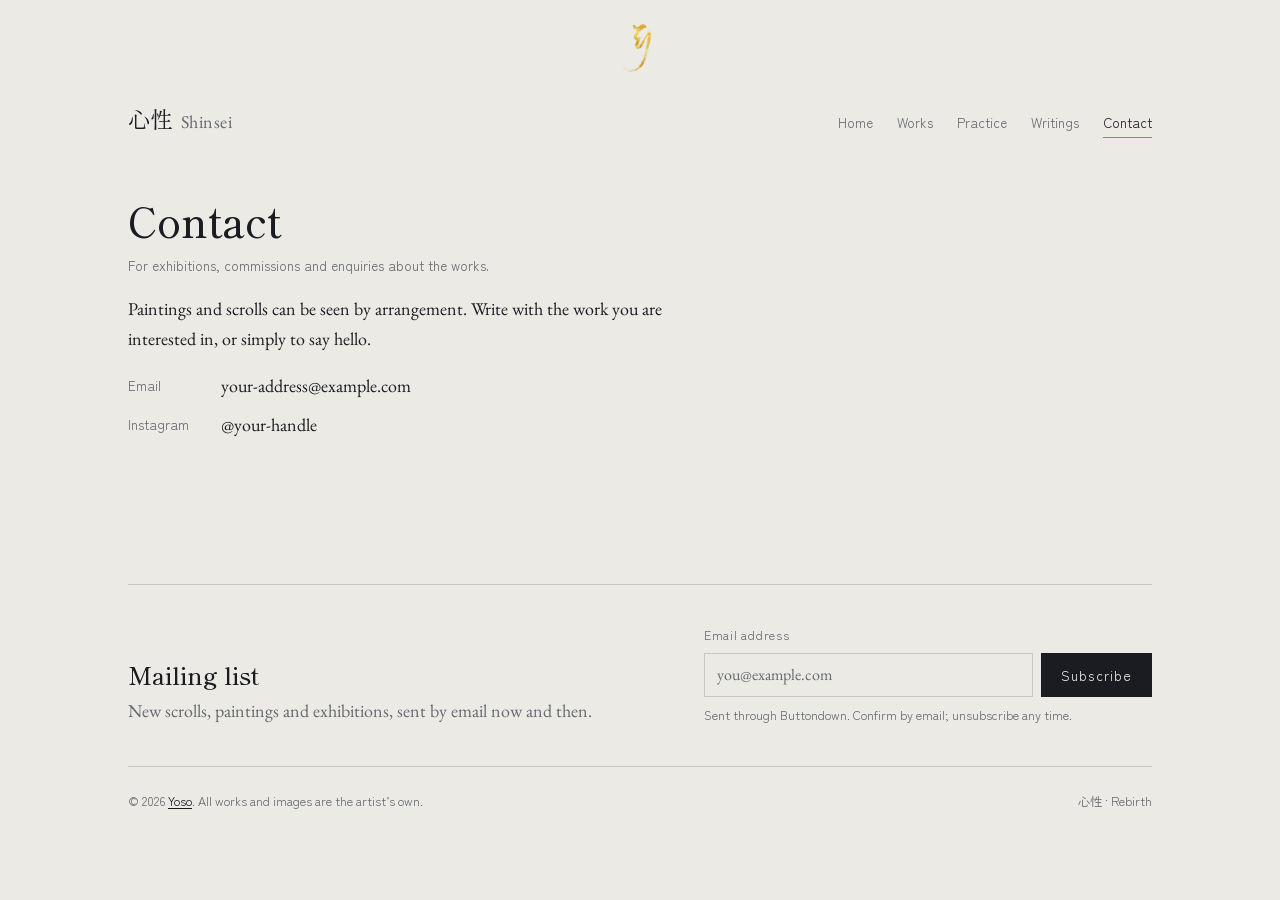
==== contact.html @ 1a580b65 "Family mark: gold kanji centred at the top of every page, linking to the hub Co-Authored-By: Claude " ====
<!doctype html>
<html lang="en">
<head>
<meta charset="utf-8">
<meta name="viewport" content="width=device-width, initial-scale=1, viewport-fit=cover">
<title>Contact · Shinsei 心性</title>
<meta name="claude:viewport-fit-sides" content="cover">
<meta name="description" content="Shinsei 心性: sumi-e paintings and hanging scrolls by Yoso, made as a trace of meditation practice.">
<meta property="og:title" content="Contact · Shinsei 心性">
<meta property="og:description" content="Shinsei 心性: sumi-e paintings and hanging scrolls by Yoso, made as a trace of meditation practice.">
<link rel="icon" href="assets/favicon.svg" type="image/svg+xml">
<link rel="preconnect" href="https://fonts.googleapis.com">
<link rel="preconnect" href="https://fonts.gstatic.com" crossorigin>
<link rel="stylesheet" href="https://fonts.googleapis.com/css2?family=EB+Garamond:ital,wght@0,400;0,500;1,400&family=Shippori+Mincho+B1:wght@500;600&family=Zen+Kaku+Gothic+New:wght@400&display=swap">
<link rel="stylesheet" href="assets/site.css">
</head>
<body>
<div class="page">
<a class="family-mark" href="https://hub.yoso.one"><img src="images/yoso-mark.png" alt="Yoso" width="48" height="48"></a>
<header class="site-header">
  <a class="mark" href="index.html">心性<span>Shinsei</span></a>
  <nav class="site-nav" aria-label="Main">
<a href="index.html">Home</a>
<a href="works.html">Works</a>
<a href="practice.html">Practice</a>
<a href="writings.html">Writings</a>
<a href="contact.html" aria-current="page">Contact</a>
  </nav>
</header>
<main>

<article class="prose">
  <h1 class="page-title">Contact</h1>
  <p class="page-sub">For exhibitions, commissions and enquiries about the works.</p>
  <p>Paintings and scrolls can be seen by arrangement. Write with the work you are interested in, or simply to say hello.</p>
  <dl class="contact-list">
    <!-- Replace the two lines below with your real details. -->
    <dt>Email</dt><dd>your-address@example.com</dd>
    <dt>Instagram</dt><dd>@your-handle</dd>
  </dl>
</article>

</main>
<!-- Mailing list: one Buttondown list for all Yoso sites; the hidden tag records that the sign-up came from Shinsei. -->
<section class="mailing-list" aria-labelledby="list-h">
  <div>
    <h2 id="list-h">Mailing list</h2>
    <p>New scrolls, paintings and exhibitions, sent by email now and then.</p>
  </div>
  <form action="https://buttondown.com/api/emails/embed-subscribe/yoso" method="post" target="_blank">
    <label for="list-email">Email address</label>
    <div class="list-row">
      <input id="list-email" name="email" type="email" autocomplete="email" placeholder="you@example.com" required>
      <button type="submit">Subscribe</button>
    </div>
    <input type="hidden" name="tag" value="shinsei">
    <input type="hidden" name="embed" value="1">
    <p class="list-note">Sent through Buttondown. Confirm by email; unsubscribe any time.</p>
  </form>
</section>
<footer class="site-footer">
  <p>&copy; 2026 <a class="hub-link" href="https://hub.yoso.one">Yoso</a>. All works and images are the artist&rsquo;s own.</p>
  <p>心性 &middot; Rebirth</p>
</footer>
</div>

</body>
</html>
---- assets/site.css ----
/* Shinsei 心性 — site styles
   Layout: one narrow reading column on washi, set off-centre; the home page
   opens with 心性 hung vertically like a scroll, with a single gold line beside it. */

:root {
  /* Light: sumi on washi. Gold appears only as a single line. */
  --washi: #ebeae5;        /* page ground, cool kōzo white */
  --washi-deep: #e1e0da;   /* image mounts, placeholders */
  --sumi: #1b1c21;         /* text, blue-black seiboku */
  --usuzumi: #66686f;      /* secondary text */
  --usuzumi-faint: #c8c8c2;/* rules */
  --kon: #24304d;          /* indigo, links */
  --kin: #a9873a;          /* gold line */

  --font-display: "Shippori Mincho B1", "Hiragino Mincho ProN", "Yu Mincho", serif;
  --font-body: "EB Garamond", "Garamond", "Times New Roman", serif;
  --font-small: "Zen Kaku Gothic New", "Hiragino Sans", "Yu Gothic", system-ui, sans-serif;

  --step--1: 0.84rem;
  --step-0: 1.125rem;
  --step-1: 1.4rem;
  --step-2: 1.9rem;
  --step-3: 2.6rem;

  --measure: 36rem;
  --gutter-l: max(16px, env(safe-area-inset-left, 0px));
  --gutter-r: max(16px, env(safe-area-inset-right, 0px));
  color-scheme: light;
}

/* Dark: konshi kindei — gold on indigo night. */
@media (prefers-color-scheme: dark) {
  :root:not([data-theme="light"]) {
    --washi: #131a2b; --washi-deep: #1a2236; --sumi: #e5e1d5; --usuzumi: #9aa0ad;
    --usuzumi-faint: #2d3651; --kon: #c9b27a; --kin: #c9a55a; color-scheme: dark;
  }
}
:root[data-theme="dark"] {
  --washi: #131a2b; --washi-deep: #1a2236; --sumi: #e5e1d5; --usuzumi: #9aa0ad;
  --usuzumi-faint: #2d3651; --kon: #c9b27a; --kin: #c9a55a; color-scheme: dark;
}

*, *::before, *::after { box-sizing: border-box; }

html { -webkit-text-size-adjust: 100%; }

body {
  margin: 0;
  background: var(--washi);
  color: var(--sumi);
  font-family: var(--font-body);
  font-size: var(--step-0);
  line-height: 1.65;
  padding-left: var(--gutter-l);
  padding-right: var(--gutter-r);
}

img { max-width: 100%; height: auto; display: block; }

a { color: var(--kon); text-decoration-thickness: 1px; text-underline-offset: 0.2em; }
a:hover { text-decoration-color: var(--kin); }
:focus-visible { outline: 2px solid var(--kin); outline-offset: 3px; }

h1, h2, h3 { font-family: var(--font-display); font-weight: 500; line-height: 1.25; text-wrap: balance; margin: 0; }

.page { max-width: 64rem; margin: 0 auto; }

/* Header */
.site-header {
  display: flex; flex-wrap: wrap; align-items: baseline; justify-content: space-between;
  gap: 0.75rem 2rem; padding-block: 1.75rem 0;
}
.mark { font-family: var(--font-display); font-size: var(--step-1); color: var(--sumi); text-decoration: none; letter-spacing: 0.02em; }
.mark span { font-family: var(--font-body); font-size: var(--step-0); color: var(--usuzumi); margin-left: 0.5rem; }
.site-nav { display: flex; flex-wrap: wrap; gap: 0.4rem 1.5rem; font-family: var(--font-small); font-size: var(--step--1); }
.site-nav a { color: var(--usuzumi); text-decoration: none; padding-block: 0.25rem; }
.site-nav a:hover, .site-nav a[aria-current="page"] { color: var(--sumi); }
.site-nav a[aria-current="page"] { border-bottom: 1px solid var(--kin); }

main { padding-block: 3.5rem 5rem; }

/* Home hero: the scroll */
.hero {
  display: grid;
  grid-template-columns: auto 1px minmax(0, var(--measure));
  gap: clamp(1.25rem, 5vw, 4rem);
  align-items: start;
  padding-left: clamp(0rem, 6vw, 5rem);
}
.hero-kanji {
  display: flex; flex-direction: column; gap: 0.12em;
  font-family: var(--font-display);
  font-weight: 600;
  font-size: clamp(5rem, 15vw, 10.5rem);
  line-height: 1;
  margin: 0;
  color: var(--sumi);
}
.kindei {
  width: 1px; align-self: stretch; background: var(--kin);
  transform-origin: top; animation: draw 2.4s cubic-bezier(.4,0,.2,1) both;
}
@keyframes draw { from { transform: scaleY(0); } to { transform: scaleY(1); } }
@media (prefers-reduced-motion: reduce) { .kindei { animation: none; } }

.hero-text { padding-top: 0.5rem; min-width: 0; }
.hero-text h1 { font-size: var(--step-3); margin-bottom: 1.25rem; }
.essence { font-style: italic; font-size: var(--step-1); line-height: 1.45; color: var(--sumi); margin: 0 0 1.5rem; }
.hero-text p { margin: 0 0 1rem; }
.hero-links { display: flex; flex-wrap: wrap; gap: 0.5rem 1.75rem; margin-top: 1.75rem; font-family: var(--font-small); font-size: var(--step--1); }

@media (max-width: 560px) {
  .hero { grid-template-columns: auto 1px minmax(0, 1fr); padding-left: 0; gap: 1rem; }
  .hero-kanji { font-size: 4.5rem; }
  .hero-text h1 { font-size: var(--step-2); }
  .essence { font-size: 1.2rem; }
}

/* Sections */
.section { margin-top: 5rem; }
.section-head { display: flex; flex-wrap: wrap; align-items: baseline; justify-content: space-between; gap: 0.5rem 2rem; margin-bottom: 1.75rem; border-top: 1px solid var(--usuzumi-faint); padding-top: 1rem; }
.section-head h2 { font-size: var(--step-2); }
.section-head h2 .ja { font-size: var(--step-0); color: var(--usuzumi); margin-left: 0.6rem; font-weight: 400; }
.section-head p { margin: 0; color: var(--usuzumi); font-size: var(--step--1); font-family: var(--font-small); }

.prose { max-width: var(--measure); }
.prose p { margin: 0 0 1.1rem; }
.prose h2 { font-size: var(--step-2); margin: 3rem 0 1rem; }
.prose h3 { font-size: var(--step-1); margin: 2.25rem 0 0.75rem; }
.page-title { font-size: var(--step-3); margin-bottom: 0.5rem; }
.page-sub { color: var(--usuzumi); font-family: var(--font-small); font-size: var(--step--1); margin: 0 0 3rem; }
.lede { font-size: var(--step-1); line-height: 1.5; font-style: italic; }

/* Works */
.works { display: grid; gap: 2.5rem 1.75rem; align-items: end; }
.works--scrolls { grid-template-columns: repeat(auto-fill, minmax(min(100%, 9.5rem), 1fr)); }
.works--paintings { grid-template-columns: repeat(auto-fill, minmax(min(100%, 15rem), 1fr)); }
.work { margin: 0; min-width: 0; }
.work button {
  all: unset; display: block; width: 100%; cursor: zoom-in;
}
.work button:focus-visible { outline: 2px solid var(--kin); outline-offset: 4px; }
.work-frame { background: var(--washi-deep); max-width: 100%; display: grid; place-items: center; overflow: hidden; }
.work-frame img { width: 100%; height: 100%; object-fit: cover; }
.placeholder { display: flex; flex-direction: column; line-height: 1.1; font-family: var(--font-display); color: var(--usuzumi); font-size: 1.5rem; opacity: 0.55; }

/* Home: one row at a fixed height, widths follow each work's proportions */
.works-row { display: flex; flex-wrap: wrap; align-items: flex-end; gap: 2.5rem 2rem; }
.works-row .work { flex: 0 1 auto; max-width: 100%; }
.works-row .work-frame { height: clamp(15rem, 34vw, 24rem); width: auto; }
.work figcaption { margin-top: 0.75rem; display: grid; gap: 0.1rem; }
.work-title { font-family: var(--font-display); font-size: 1.02rem; }
.work-meta { font-family: var(--font-small); font-size: 0.78rem; color: var(--usuzumi); line-height: 1.5; }

/* Viewer */
.viewer {
  border: 0; padding: 0; margin: 0; width: 100%; max-width: 100%; height: 100%; max-height: 100%;
  background: var(--washi); color: var(--sumi);
}
.viewer::backdrop { background: var(--washi); }
.viewer-inner {
  display: grid; grid-template-rows: auto 1fr auto; height: 100%; gap: 1rem;
  padding: calc(1rem + env(safe-area-inset-top, 0px)) var(--gutter-r) calc(1.25rem + env(safe-area-inset-bottom, 0px)) var(--gutter-l);
}
.viewer-close {
  justify-self: end; font-family: var(--font-small); font-size: var(--step--1);
  background: none; border: 1px solid var(--usuzumi-faint); color: var(--sumi); padding: 0.4rem 0.9rem; cursor: pointer;
}
.viewer-stage { min-height: 0; display: grid; place-items: center; }
.viewer-stage img { max-height: 100%; width: auto; max-width: 100%; object-fit: contain; }
.viewer-stage .work-frame { height: 100%; max-height: 70vh; }
.viewer-caption { text-align: center; }
.viewer-caption .work-title { font-size: var(--step-1); }
.viewer-caption p { margin: 0.35rem auto 0; max-width: var(--measure); font-size: 1rem; color: var(--usuzumi); }

/* Writings list */
.writings { list-style: none; margin: 0; padding: 0; display: grid; gap: 2.75rem; max-width: 44rem; }
.writings li { display: grid; gap: 0.4rem; }
.writings h3 { font-size: var(--step-1); }
.writings h3 .ja { color: var(--usuzumi); font-size: var(--step-0); margin-left: 0.4rem; }
.writings p { margin: 0; }
.status { font-family: var(--font-small); font-size: 0.78rem; color: var(--usuzumi); }

/* Contact */
.contact-list { display: grid; grid-template-columns: max-content minmax(0, 1fr); gap: 0.6rem 2rem; margin: 0; }
.contact-list dt { font-family: var(--font-small); font-size: var(--step--1); color: var(--usuzumi); padding-top: 0.2rem; }
.contact-list dd { margin: 0; overflow-wrap: anywhere; }
@media (max-width: 480px) { .contact-list { grid-template-columns: 1fr; gap: 0.1rem; } .contact-list dd { margin-bottom: 0.9rem; } }

/* Footer */
.site-footer {
  border-top: 1px solid var(--usuzumi-faint); padding-block: 1.5rem 2.5rem;
  display: flex; flex-wrap: wrap; justify-content: space-between; gap: 0.5rem 2rem;
  font-family: var(--font-small); font-size: 0.78rem; color: var(--usuzumi);
}
.site-footer p { margin: 0; }
.hub-link { color: var(--sumi); }

/* Mailing list (same on every page) */
.mailing-list {
  display: flex; flex-wrap: wrap; gap: 1.25rem 3rem; align-items: end; justify-content: space-between;
  margin-top: 4rem; padding-block: 2.5rem; border-top: 1px solid var(--usuzumi-faint);
}
.mailing-list > div { flex: 1 1 16rem; }
.mailing-list h2 { margin: 0 0 0.4rem; font-family: var(--font-display); font-weight: 500; font-size: 1.5rem; }
.mailing-list p { margin: 0; color: var(--usuzumi); }
.mailing-list form { flex: 1 1 20rem; max-width: 28rem; display: grid; gap: 0.5rem; }
.mailing-list label { font-family: var(--font-small); font-size: 0.78rem; letter-spacing: 0.06em; color: var(--usuzumi); }
.list-row { display: flex; flex-wrap: wrap; gap: 0.5rem; }
.list-row input {
  flex: 1 1 12rem; min-width: 0; min-height: 44px; padding: 0 0.75rem;
  font: inherit; font-size: 1rem; color: var(--sumi); background: transparent;
  border: 1px solid var(--usuzumi-faint);
}
.list-row input::placeholder { color: var(--usuzumi); }
.list-row input:focus-visible { border-color: var(--kin); }
.list-row button {
  min-height: 44px; padding: 0 1.25rem; cursor: pointer;
  font-family: var(--font-small); font-size: 0.85rem; letter-spacing: 0.08em;
  color: var(--washi); background: var(--sumi); border: 0;
}
.list-row button:hover { background: var(--kon); }
.mailing-list .list-note { font-family: var(--font-small); font-size: 0.78rem; }

/* Family mark: centred at the top of every Yoso site, linking to the hub */
.family-mark { display: block; width: 48px; margin: 1.5rem auto 0; line-height: 0; }
.family-mark img { display: block; width: 48px; height: 48px; }
.family-mark:focus-visible { outline: 2px solid var(--kin); outline-offset: 4px; }
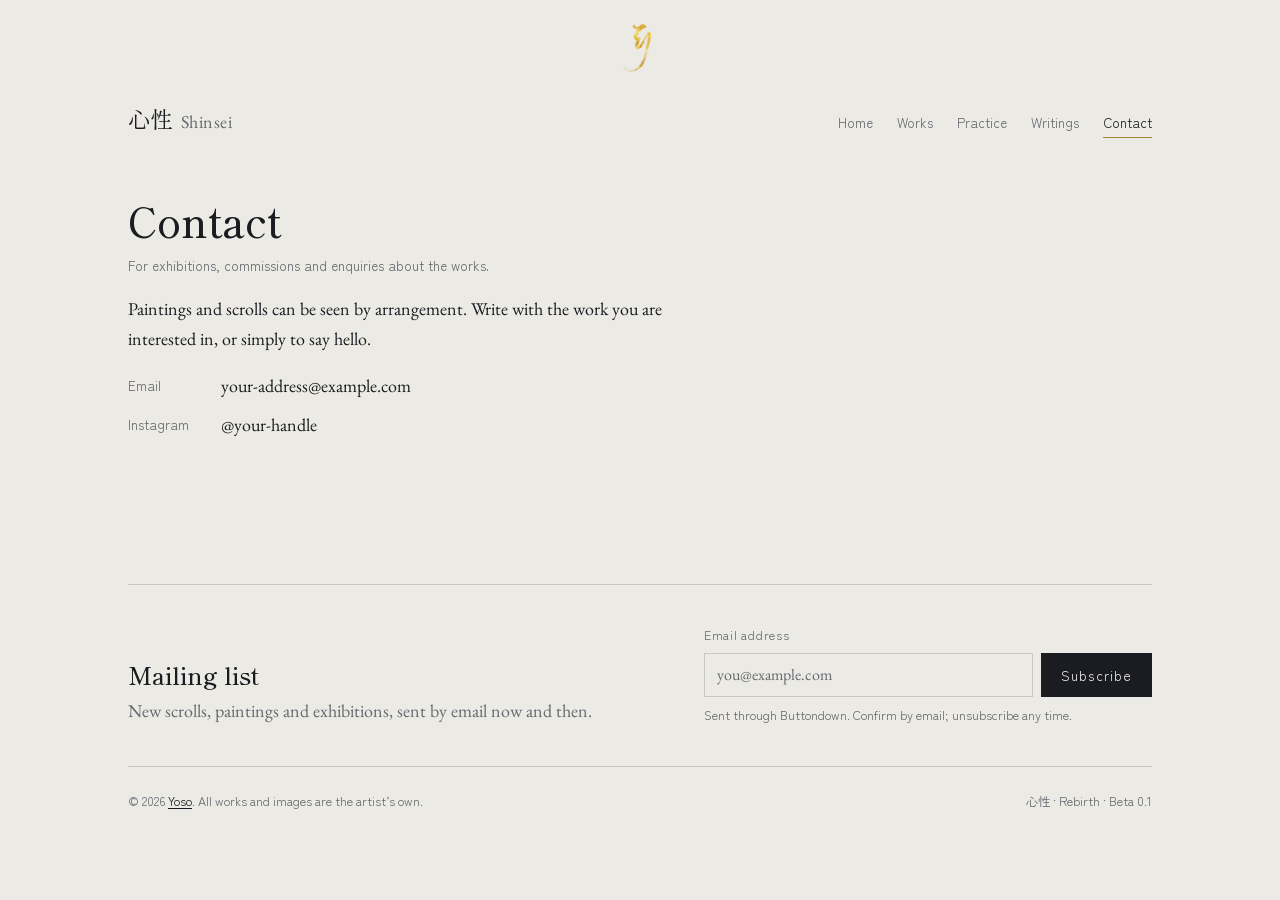
==== commit f3c53a6c: "Beta 0.1: show the beta number in every footer Adds VERSION, release.py (moves the number up, runs t" ====
--- a/contact.html
+++ b/contact.html
@@ -60,7 +60,7 @@
 </section>
 <footer class="site-footer">
   <p>&copy; 2026 <a class="hub-link" href="https://hub.yoso.one">Yoso</a>. All works and images are the artist&rsquo;s own.</p>
-  <p>心性 &middot; Rebirth</p>
+  <p>心性 &middot; Rebirth &middot; <span class="version" data-version>Beta 0.1</span></p>
 </footer>
 </div>
 
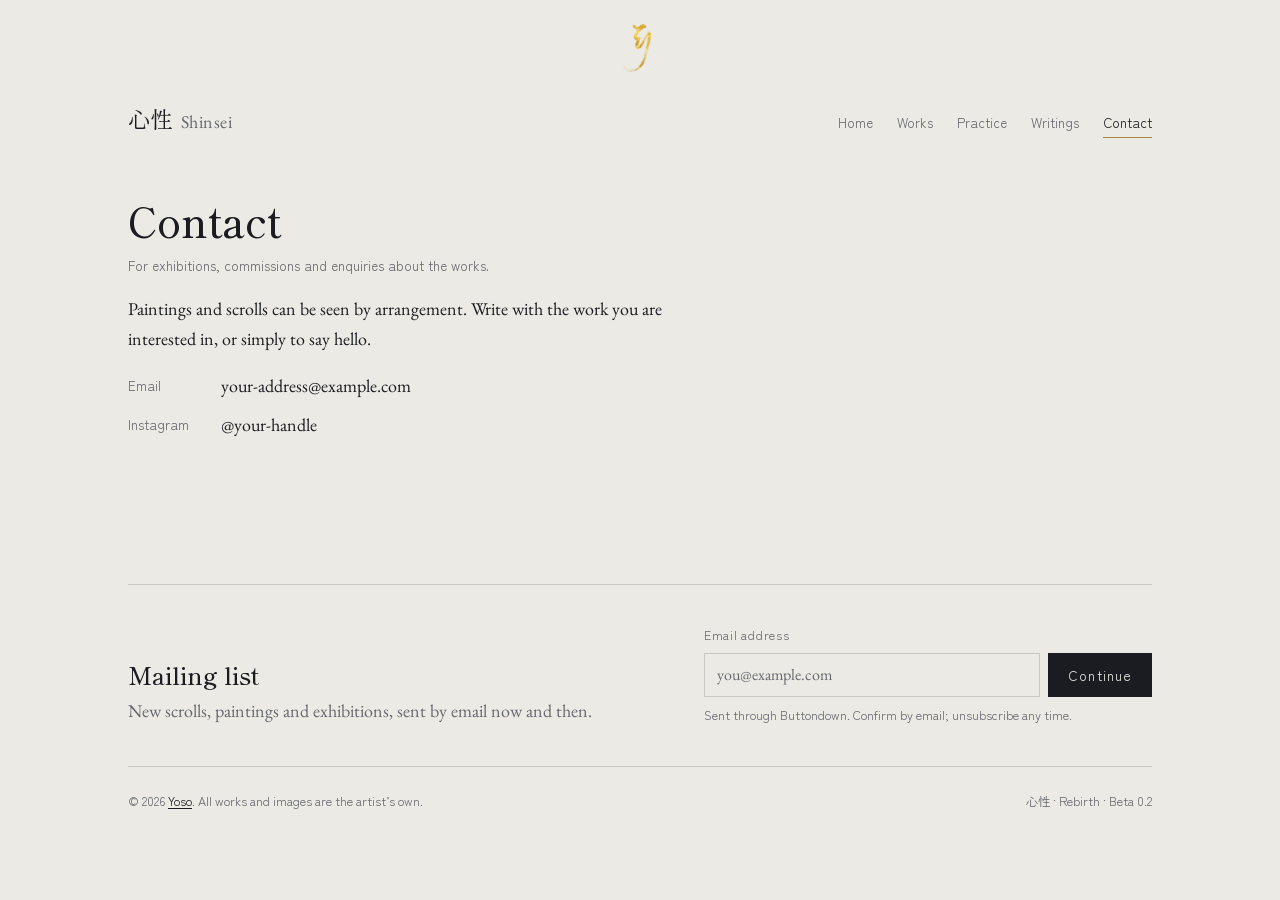
==== commit e3db3397: "Beta 0.2: Readers choose their newsletters after entering their email The sign-up form now has two s" ====
--- a/contact.html
+++ b/contact.html
@@ -41,7 +41,7 @@
 </article>
 
 </main>
-<!-- Mailing list: one Buttondown list for all Yoso sites; the hidden tag records that the sign-up came from Shinsei. -->
+<!-- Mailing list: one Buttondown list for all Yoso sites; readers choose their newsletters, each one a tag. -->
 <section class="mailing-list" aria-labelledby="list-h">
   <div>
     <h2 id="list-h">Mailing list</h2>
@@ -53,16 +53,25 @@
       <input id="list-email" name="email" type="email" autocomplete="email" placeholder="you@example.com" required>
       <button type="submit">Subscribe</button>
     </div>
-    <input type="hidden" name="tag" value="shinsei">
+    <!-- Newsletter choice: each ticked box becomes a Buttondown tag. Shown after the email step by assets/list-choice.js. -->
+    <fieldset class="list-choice" data-list-choice>
+      <legend>Which newsletters would you like?</legend>
+      <label class="lc-box"><input type="checkbox" name="tag" value="one"><span><span class="lc-name">The Vault</span><span class="lc-desc">Notes, essays and research from one.yoso.one</span></span></label>
+      <label class="lc-box"><input type="checkbox" name="tag" value="yosokuro"><span><span class="lc-name">Yosokuro</span><span class="lc-desc">Black-and-white photographs of Japan</span></span></label>
+      <label class="lc-box"><input type="checkbox" name="tag" value="shinsei" checked><span><span class="lc-name">Shinsei</span><span class="lc-desc">New paintings, scrolls and exhibitions</span></span></label>
+      <label class="lc-box"><input type="checkbox" name="tag" value="river"><span><span class="lc-name">River</span><span class="lc-desc">New short texts</span></span></label>
+      <label class="lc-box"><input type="checkbox" name="tag" value="on"><span><span class="lc-name">On</span><span class="lc-desc">Each numbered issue of the magazine</span></span></label>
+    </fieldset>
     <input type="hidden" name="embed" value="1">
     <p class="list-note">Sent through Buttondown. Confirm by email; unsubscribe any time.</p>
   </form>
 </section>
 <footer class="site-footer">
   <p>&copy; 2026 <a class="hub-link" href="https://hub.yoso.one">Yoso</a>. All works and images are the artist&rsquo;s own.</p>
-  <p>心性 &middot; Rebirth &middot; <span class="version" data-version>Beta 0.1</span></p>
+  <p>心性 &middot; Rebirth &middot; <span class="version" data-version>Beta 0.2</span></p>
 </footer>
 </div>
 
+<script src="assets/list-choice.js" defer></script>
 </body>
 </html>
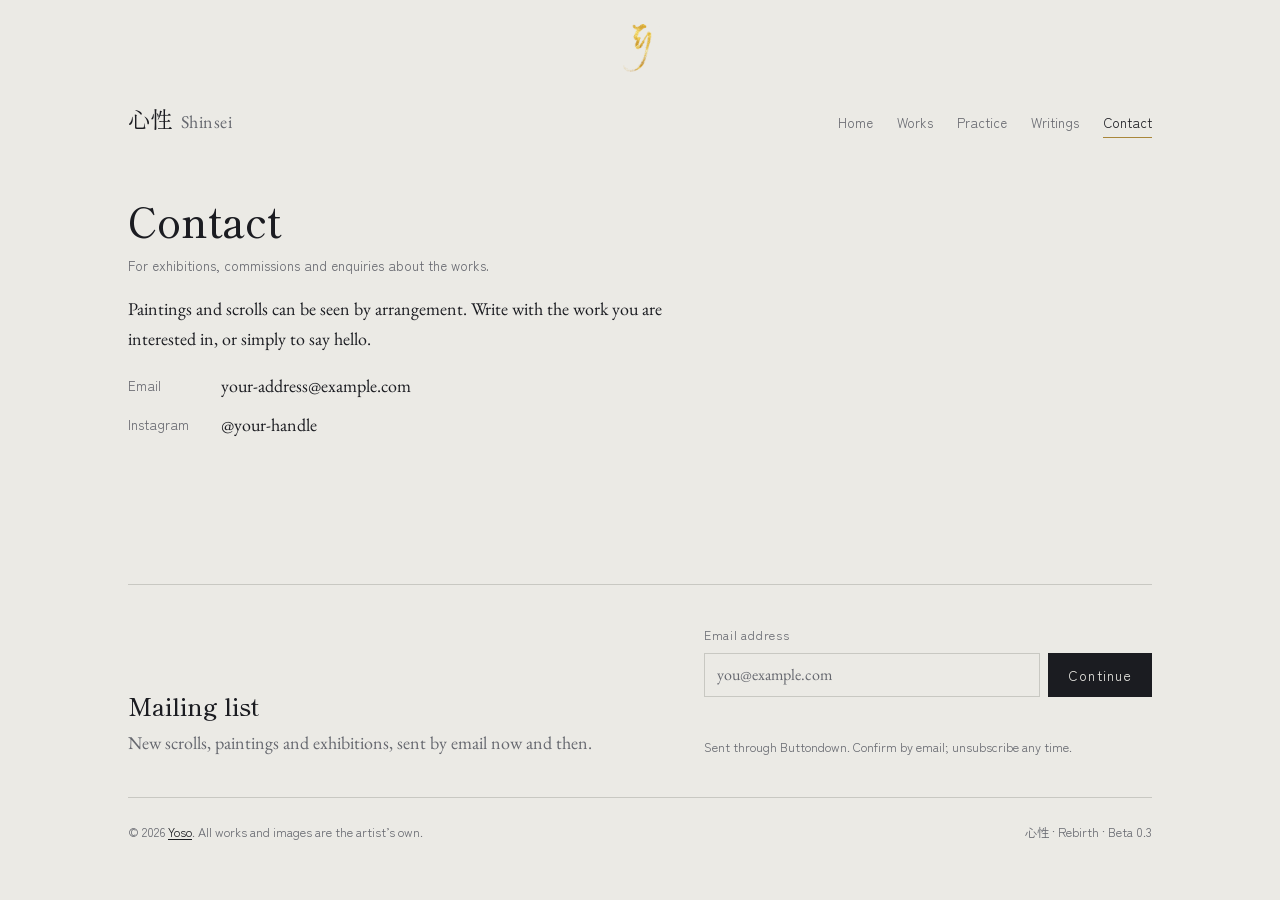
==== commit d00b45c7: "Beta 0.3: Sign-ups without a new tab Mailing-list form signs up through the Yoso forms Worker (forms" ====
--- a/contact.html
+++ b/contact.html
@@ -68,7 +68,7 @@
 </section>
 <footer class="site-footer">
   <p>&copy; 2026 <a class="hub-link" href="https://hub.yoso.one">Yoso</a>. All works and images are the artist&rsquo;s own.</p>
-  <p>心性 &middot; Rebirth &middot; <span class="version" data-version>Beta 0.2</span></p>
+  <p>心性 &middot; Rebirth &middot; <span class="version" data-version>Beta 0.3</span></p>
 </footer>
 </div>
 
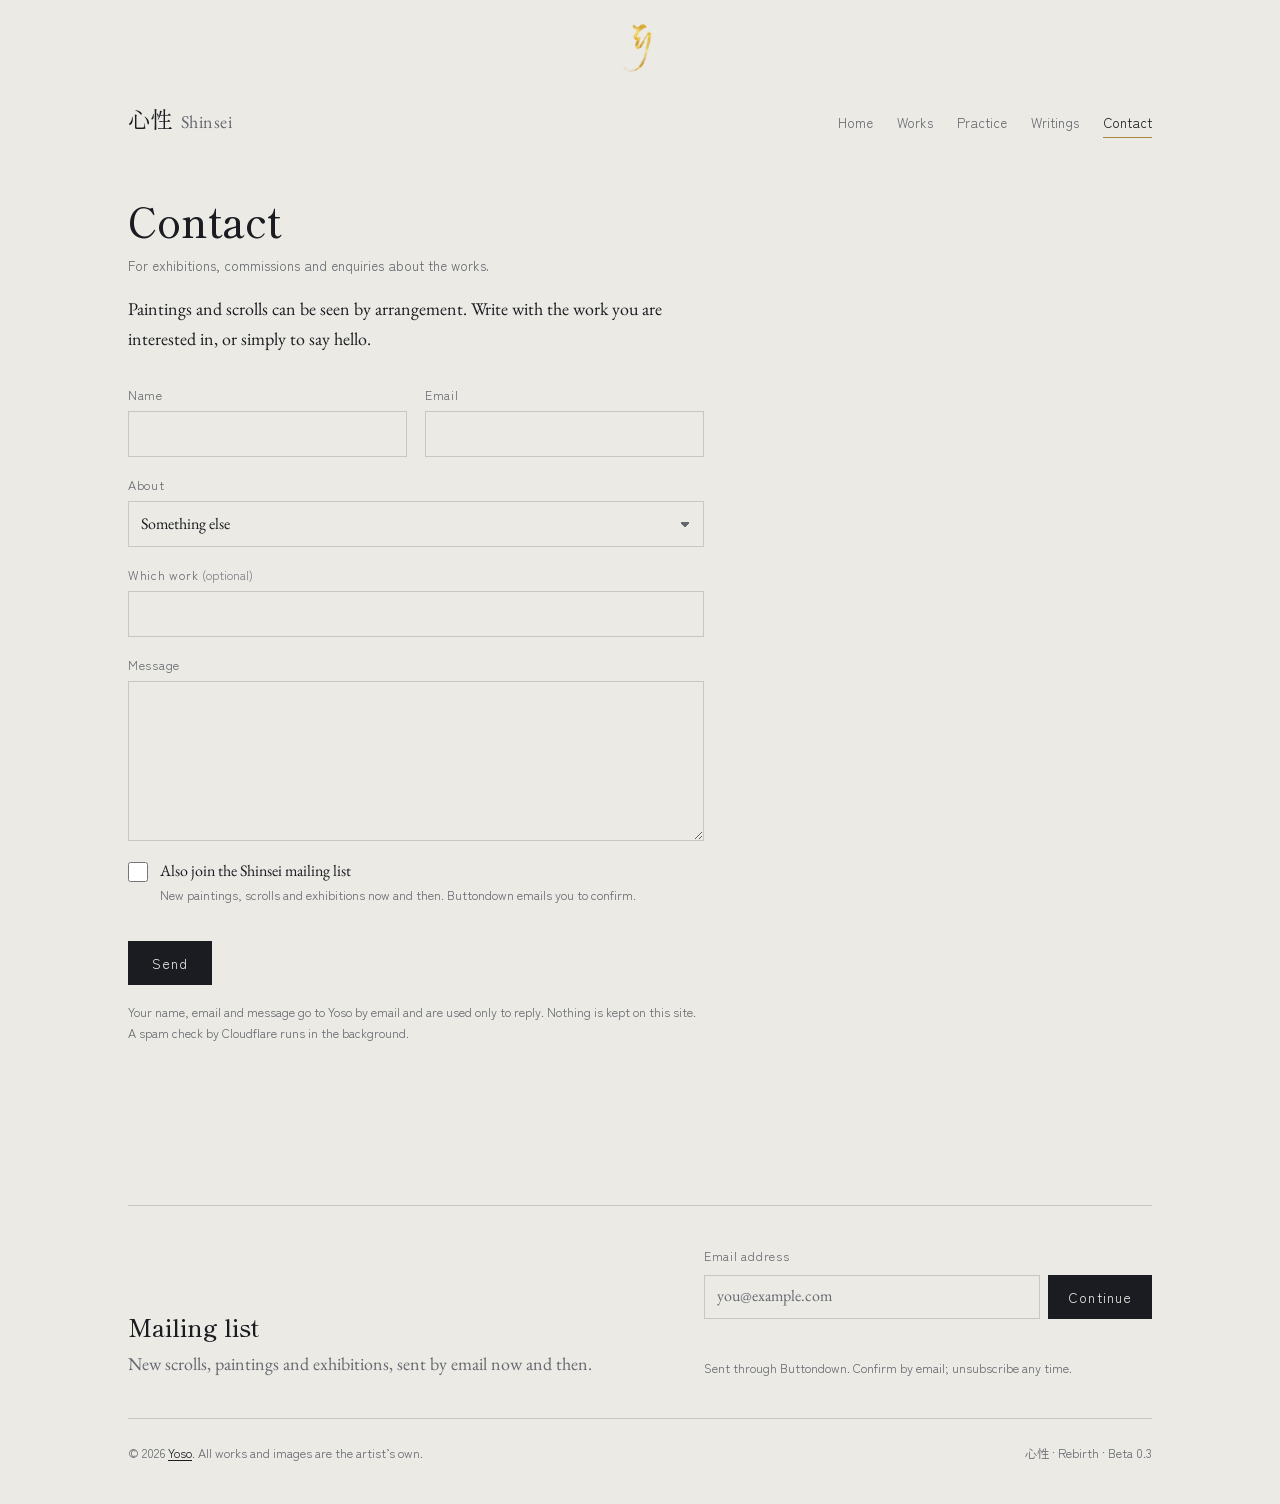
==== commit 279d4f03: "Contact page: a real contact form (not live until the Worker is redeployed) Replaces the placeholder" ====
--- a/contact.html
+++ b/contact.html
@@ -33,11 +33,29 @@
   <h1 class="page-title">Contact</h1>
   <p class="page-sub">For exhibitions, commissions and enquiries about the works.</p>
   <p>Paintings and scrolls can be seen by arrangement. Write with the work you are interested in, or simply to say hello.</p>
-  <dl class="contact-list">
-    <!-- Replace the two lines below with your real details. -->
-    <dt>Email</dt><dd>your-address@example.com</dd>
-    <dt>Instagram</dt><dd>@your-handle</dd>
-  </dl>
+  <!-- Contact form: posts to the Yoso forms Worker on Cloudflare (forms.yoso.one, code in the yosokuro repo's worker/), which emails Yoso. -->
+  <form class="contact-form" id="cf" action="https://forms.yoso.one/contact" method="post" novalidate>
+    <div class="cf-pair">
+      <div><label for="cfName">Name</label><input id="cfName" name="name" autocomplete="name" maxlength="120" required></div>
+      <div><label for="cfEmail">Email</label><input id="cfEmail" name="email" type="email" autocomplete="email" maxlength="254" required></div>
+    </div>
+    <div><label for="cfTopic">About</label>
+      <select id="cfTopic" name="topic">
+        <option value="work">A painting or scroll</option>
+        <option value="commission">A commission</option>
+        <option value="exhibition">An exhibition</option>
+        <option value="general" selected>Something else</option>
+      </select></div>
+    <div><label for="cfWork">Which work <span class="cf-opt">(optional)</span></label><input id="cfWork" name="work" maxlength="160"></div>
+    <div class="cf-hp" aria-hidden="true"><label for="cfWebsite">Leave this empty</label><input id="cfWebsite" name="website" tabindex="-1" autocomplete="off"></div>
+    <div><label for="cfMessage">Message</label><textarea id="cfMessage" name="message" maxlength="5000" required></textarea></div>
+    <label class="cf-join" for="cfJoin"><input type="checkbox" id="cfJoin" name="subscribe" value="shinsei"><span>Also join the Shinsei mailing list<small>New paintings, scrolls and exhibitions now and then. Buttondown emails you to confirm.</small></span></label>
+    <!-- Turnstile: Cloudflare's spam check (widget 'Yoso forms'); shows only if a visitor needs to prove they are human. -->
+    <div class="cf-turnstile" id="cfTs" data-sitekey="0x4AAAAAAFeWKK51BEJbKJSu" data-appearance="interaction-only"></div>
+    <div class="cf-send"><button type="submit" id="cfSend">Send</button><span id="cfMsg" role="status" aria-live="polite"></span></div>
+    <p class="cf-note">Your name, email and message go to Yoso by email and are used only to reply. Nothing is kept on this site. A spam check by Cloudflare runs in the background.</p>
+    <noscript><p class="cf-note">This form needs JavaScript to send.</p></noscript>
+  </form>
 </article>
 
 </main>
@@ -73,5 +91,7 @@
 </div>
 
 <script src="assets/list-choice.js" defer></script>
+<script src="assets/contact.js" defer></script>
+<script src="https://challenges.cloudflare.com/turnstile/v0/api.js" async defer></script>
 </body>
 </html>
--- a/assets/site.css
+++ b/assets/site.css
@@ -186,6 +186,38 @@
 .contact-list dt { font-family: var(--font-small); font-size: var(--step--1); color: var(--usuzumi); padding-top: 0.2rem; }
 .contact-list dd { margin: 0; overflow-wrap: anywhere; }
 @media (max-width: 480px) { .contact-list { grid-template-columns: 1fr; gap: 0.1rem; } .contact-list dd { margin-bottom: 0.9rem; } }
+
+/* Contact form (contact.html; sends through the Yoso forms Worker) */
+.contact-form { display: grid; gap: 1.1rem; margin-top: 2rem; }
+.contact-form label { display: block; margin-bottom: 0.35rem; font-family: var(--font-small); font-size: 0.78rem; letter-spacing: 0.06em; color: var(--usuzumi); }
+.contact-form .cf-opt { letter-spacing: 0; opacity: 0.8; }
+.cf-pair { display: grid; grid-template-columns: minmax(0, 1fr) minmax(0, 1fr); gap: 1.1rem; }
+.contact-form input:not([type=checkbox]), .contact-form select, .contact-form textarea {
+  display: block; width: 100%; min-height: 44px; padding: 0.55rem 0.75rem; border-radius: 0;
+  font: inherit; font-size: 1rem; color: var(--sumi); background: transparent;
+  border: 1px solid var(--usuzumi-faint);
+}
+.contact-form select { appearance: none; padding-right: 2.25rem;
+  background-image: linear-gradient(45deg, transparent 50%, var(--usuzumi) 50%), linear-gradient(135deg, var(--usuzumi) 50%, transparent 50%);
+  background-position: calc(100% - 1.1rem) 50%, calc(100% - 0.8rem) 50%; background-size: 5px 5px; background-repeat: no-repeat; }
+.contact-form select option { background: var(--washi); color: var(--sumi); }
+.contact-form textarea { min-height: 10rem; resize: vertical; line-height: 1.5; }
+.contact-form input:focus-visible, .contact-form select:focus-visible, .contact-form textarea:focus-visible { outline: 2px solid var(--kin); outline-offset: 2px; border-color: var(--kin); }
+.contact-form .cf-join { display: flex; align-items: flex-start; gap: 0.75rem; margin: 0; cursor: pointer;
+  font-family: var(--font-body); font-size: 1rem; letter-spacing: 0; color: var(--sumi); }
+.cf-join input { flex: none; width: 20px; height: 20px; margin: 0.2rem 0 0; accent-color: var(--sumi); }
+.cf-join input:focus-visible { outline: 2px solid var(--kin); outline-offset: 3px; }
+.cf-join small { display: block; font-family: var(--font-small); font-size: 0.78rem; color: var(--usuzumi); }
+.cf-hp { position: absolute; left: -9999px; width: 1px; height: 1px; overflow: hidden; }
+.cf-send { display: flex; flex-wrap: wrap; align-items: center; gap: 0.75rem 1.25rem; }
+.cf-send button { min-height: 44px; padding: 0 1.5rem; cursor: pointer; border: 0;
+  font-family: var(--font-small); font-size: 0.85rem; letter-spacing: 0.08em; color: var(--washi); background: var(--sumi); }
+.cf-send button:hover { background: var(--kon); }
+.cf-send button:focus-visible { outline: 2px solid var(--kin); outline-offset: 3px; }
+.cf-send button[disabled] { opacity: 0.55; cursor: wait; }
+#cfMsg { font-size: 1rem; }
+.cf-note { margin: 0; font-family: var(--font-small); font-size: 0.78rem; color: var(--usuzumi); }
+@media (max-width: 480px) { .cf-pair { grid-template-columns: minmax(0, 1fr); } }
 
 /* Footer */
 .site-footer {
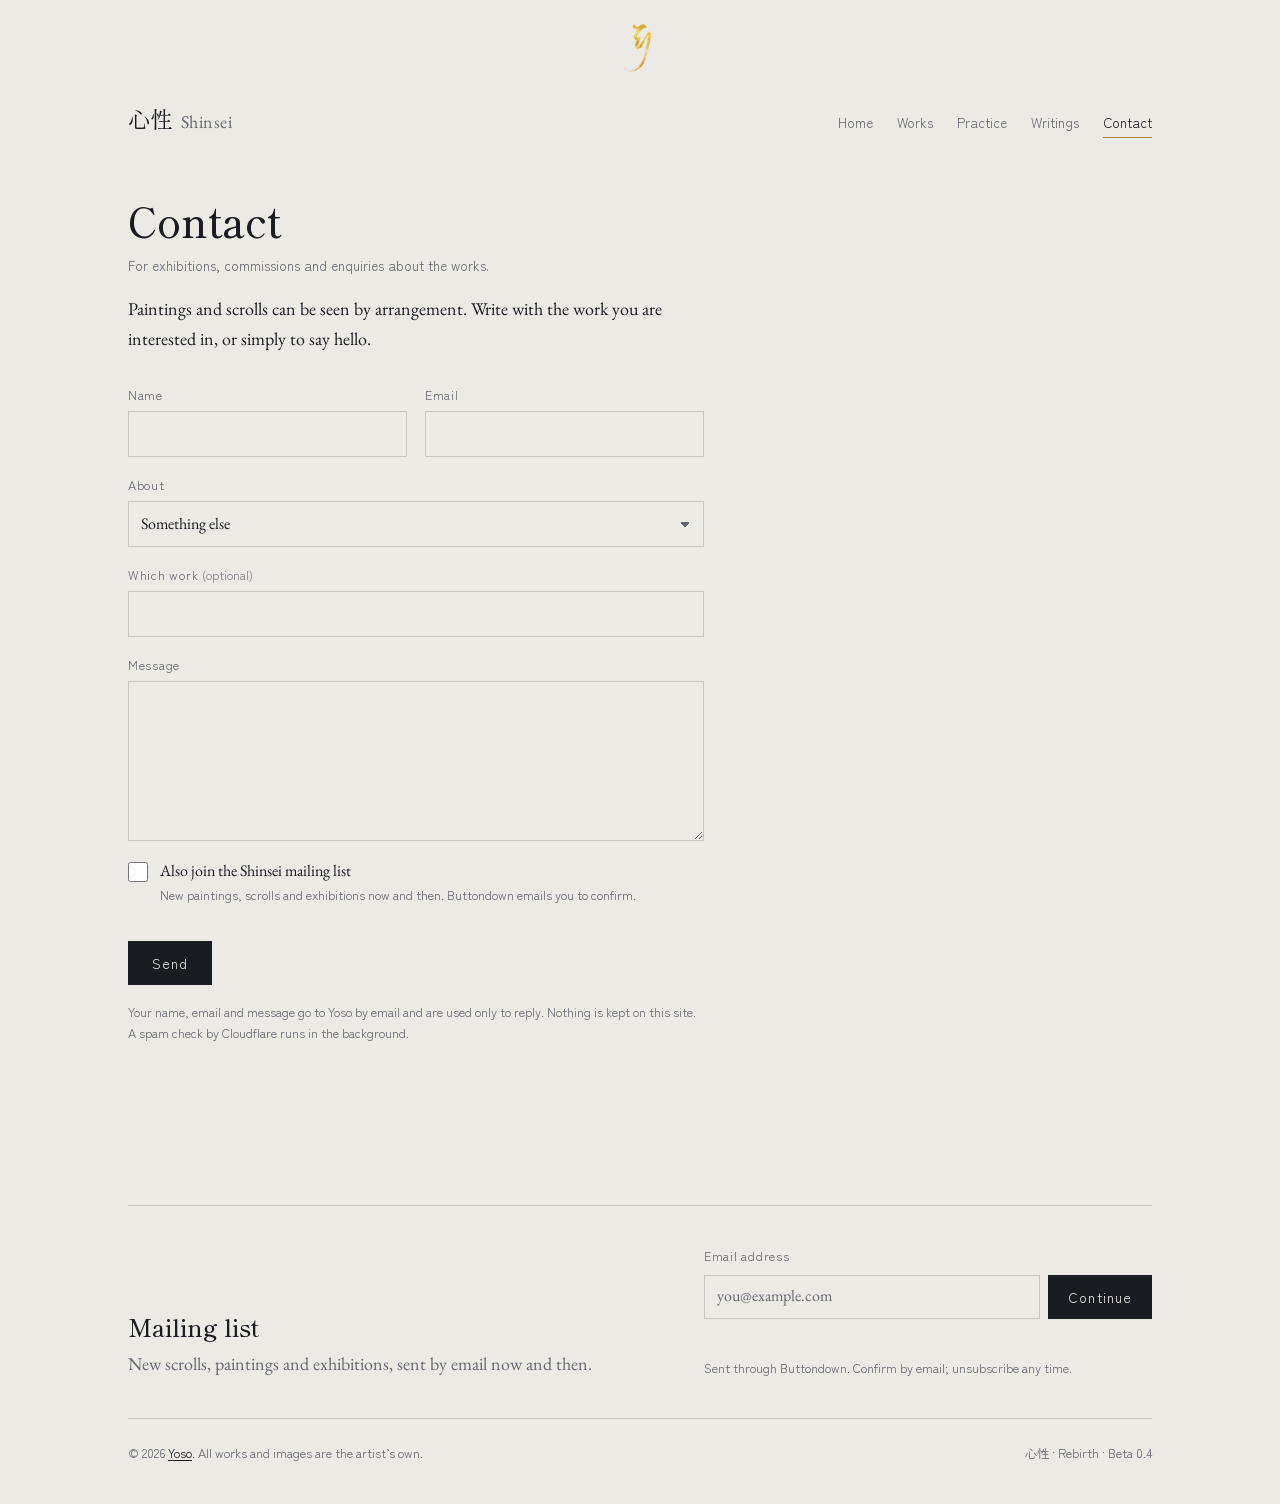
==== commit 99d31b6f: "Beta 0.4: Contact form Co-Authored-By: Claude Opus 5.5 <noreply@anthropic.com> Claude-Session: https" ====
--- a/contact.html
+++ b/contact.html
@@ -86,7 +86,7 @@
 </section>
 <footer class="site-footer">
   <p>&copy; 2026 <a class="hub-link" href="https://hub.yoso.one">Yoso</a>. All works and images are the artist&rsquo;s own.</p>
-  <p>心性 &middot; Rebirth &middot; <span class="version" data-version>Beta 0.3</span></p>
+  <p>心性 &middot; Rebirth &middot; <span class="version" data-version>Beta 0.4</span></p>
 </footer>
 </div>
 
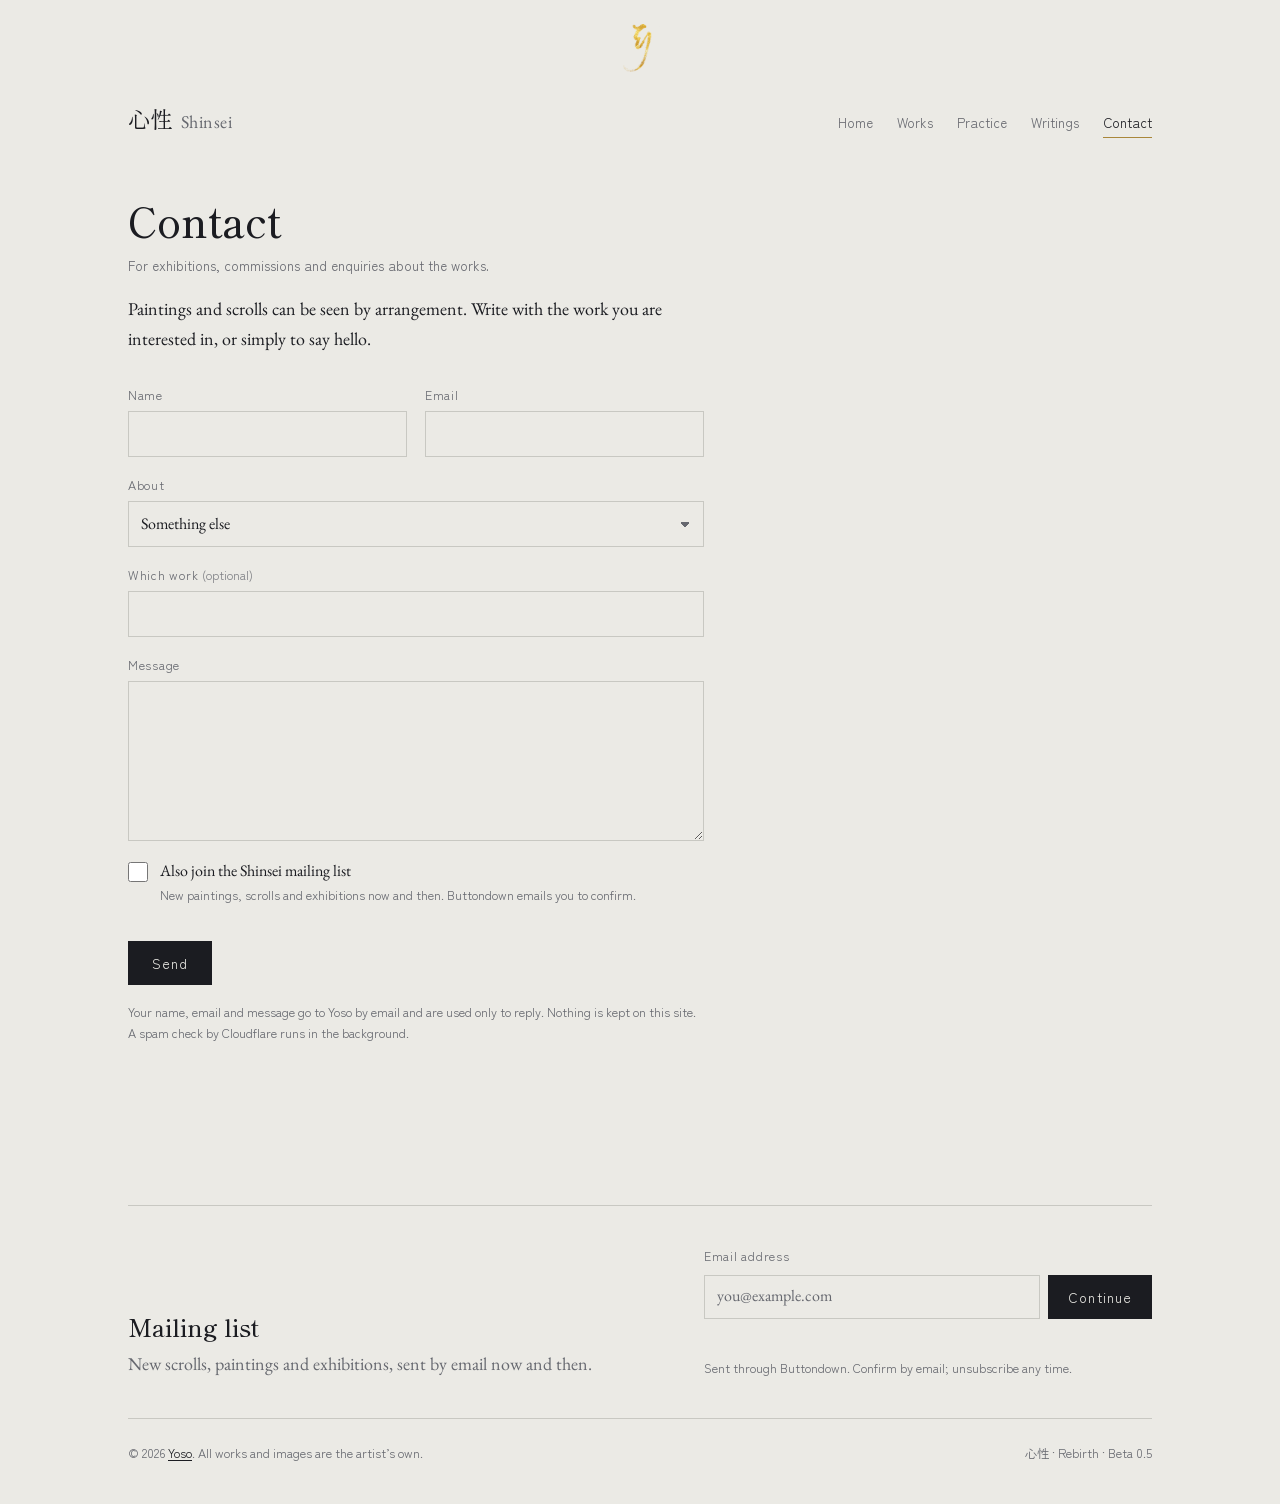
==== commit 6bb77f42: "Beta 0.5: visit counts through GoatCounter (assets/stats.js; no cookies, no personal data) Co-Author" ====
--- a/contact.html
+++ b/contact.html
@@ -86,12 +86,13 @@
 </section>
 <footer class="site-footer">
   <p>&copy; 2026 <a class="hub-link" href="https://hub.yoso.one">Yoso</a>. All works and images are the artist&rsquo;s own.</p>
-  <p>心性 &middot; Rebirth &middot; <span class="version" data-version>Beta 0.4</span></p>
+  <p>心性 &middot; Rebirth &middot; <span class="version" data-version>Beta 0.5</span></p>
 </footer>
 </div>
 
 <script src="assets/list-choice.js" defer></script>
 <script src="assets/contact.js" defer></script>
 <script src="https://challenges.cloudflare.com/turnstile/v0/api.js" async defer></script>
+<script src="assets/stats.js" defer></script>
 </body>
 </html>
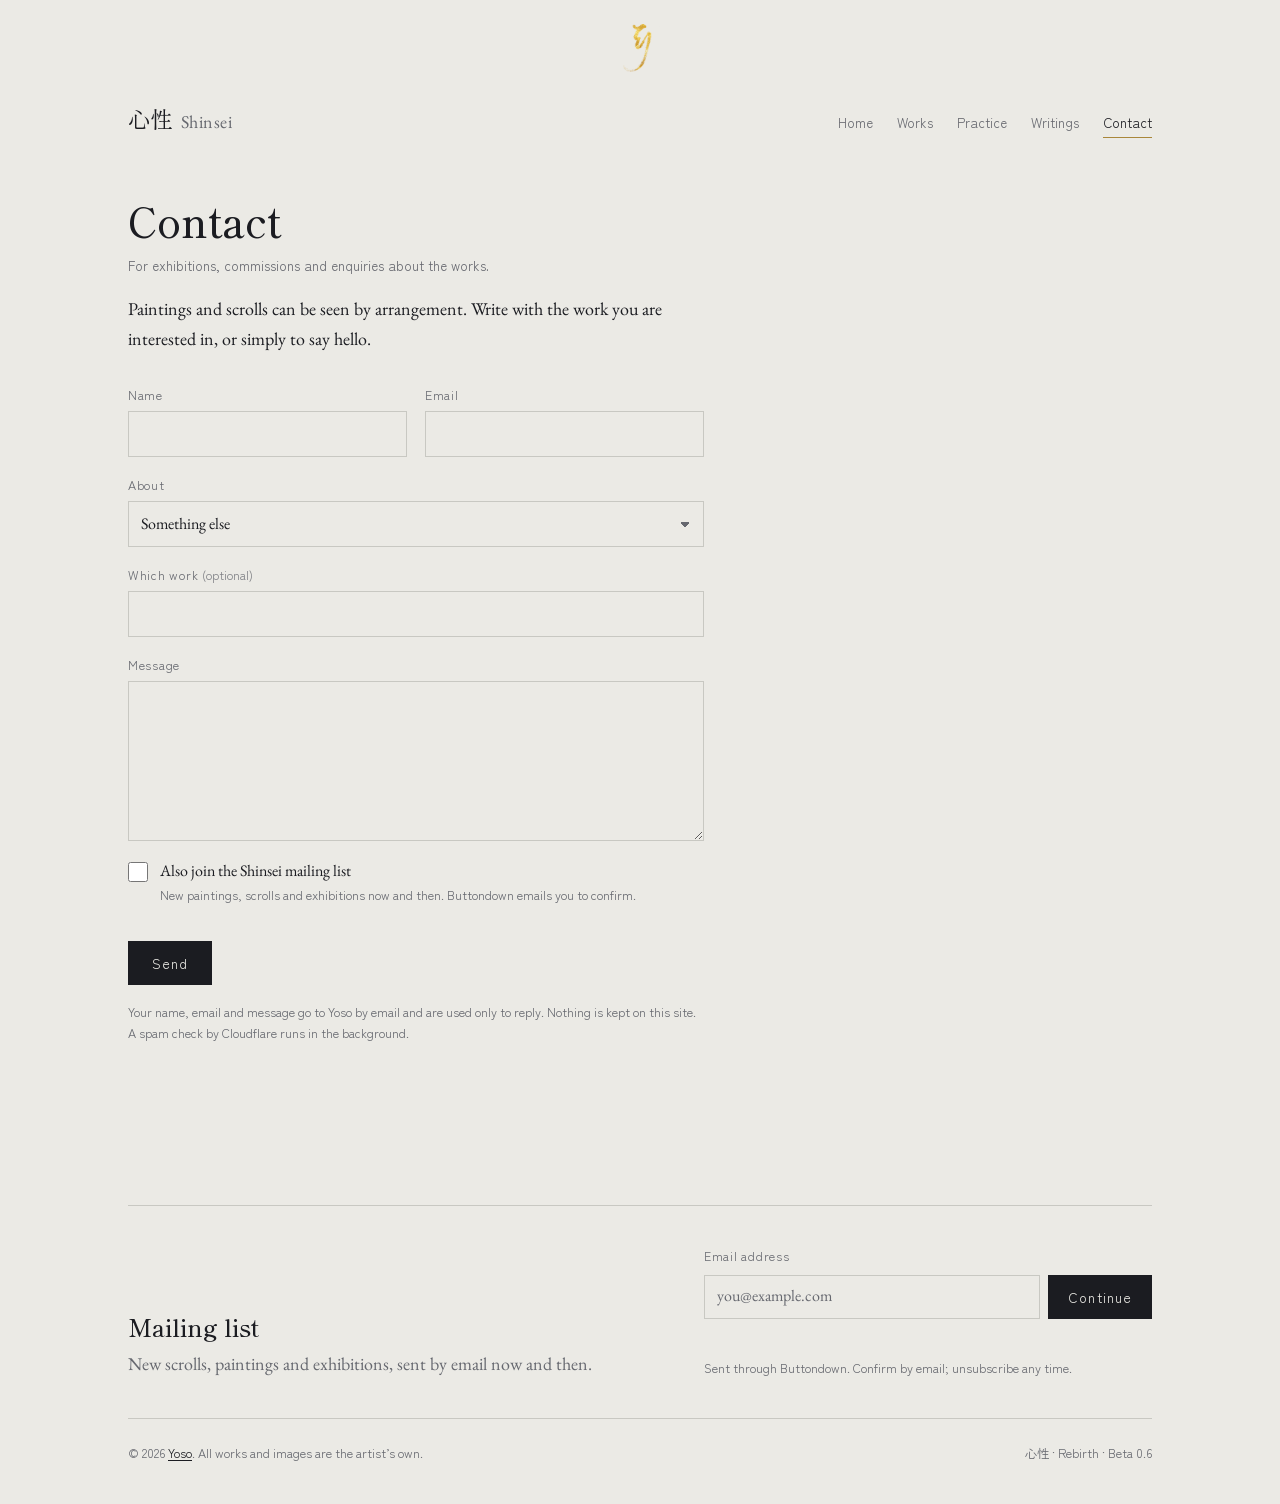
==== commit 79073622: "Beta 0.6: The Vault is now called One Co-Authored-By: Claude Opus 5.5 <noreply@anthropic.com> Claude" ====
--- a/contact.html
+++ b/contact.html
@@ -74,7 +74,7 @@
     <!-- Newsletter choice: each ticked box becomes a Buttondown tag. Shown after the email step by assets/list-choice.js. -->
     <fieldset class="list-choice" data-list-choice>
       <legend>Which newsletters would you like?</legend>
-      <label class="lc-box"><input type="checkbox" name="tag" value="one"><span><span class="lc-name">The Vault</span><span class="lc-desc">Notes, essays and research from one.yoso.one</span></span></label>
+      <label class="lc-box"><input type="checkbox" name="tag" value="one"><span><span class="lc-name">One</span><span class="lc-desc">Notes, essays and research from one.yoso.one</span></span></label>
       <label class="lc-box"><input type="checkbox" name="tag" value="yosokuro"><span><span class="lc-name">Yosokuro</span><span class="lc-desc">Black-and-white photographs of Japan</span></span></label>
       <label class="lc-box"><input type="checkbox" name="tag" value="shinsei" checked><span><span class="lc-name">Shinsei</span><span class="lc-desc">New paintings, scrolls and exhibitions</span></span></label>
       <label class="lc-box"><input type="checkbox" name="tag" value="river"><span><span class="lc-name">River</span><span class="lc-desc">New short texts</span></span></label>
@@ -86,7 +86,7 @@
 </section>
 <footer class="site-footer">
   <p>&copy; 2026 <a class="hub-link" href="https://hub.yoso.one">Yoso</a>. All works and images are the artist&rsquo;s own.</p>
-  <p>心性 &middot; Rebirth &middot; <span class="version" data-version>Beta 0.5</span></p>
+  <p>心性 &middot; Rebirth &middot; <span class="version" data-version>Beta 0.6</span></p>
 </footer>
 </div>
 
